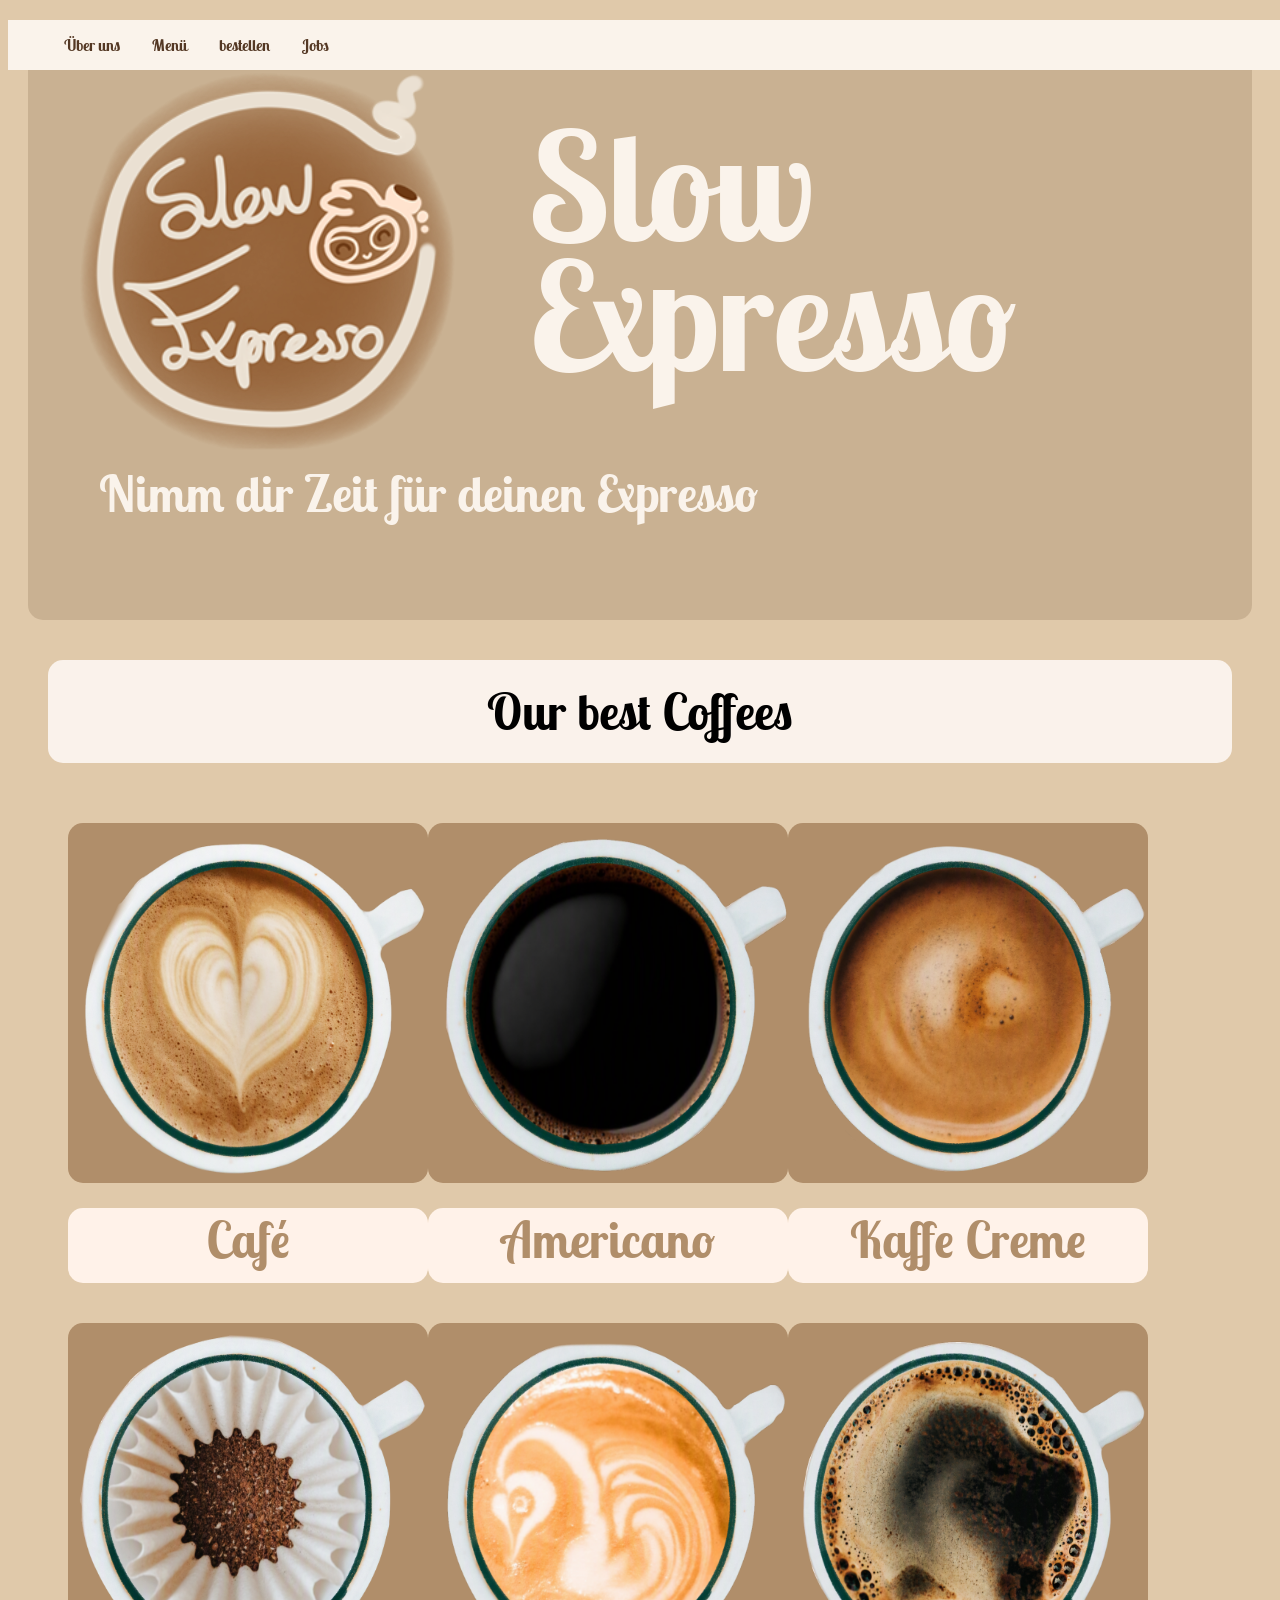
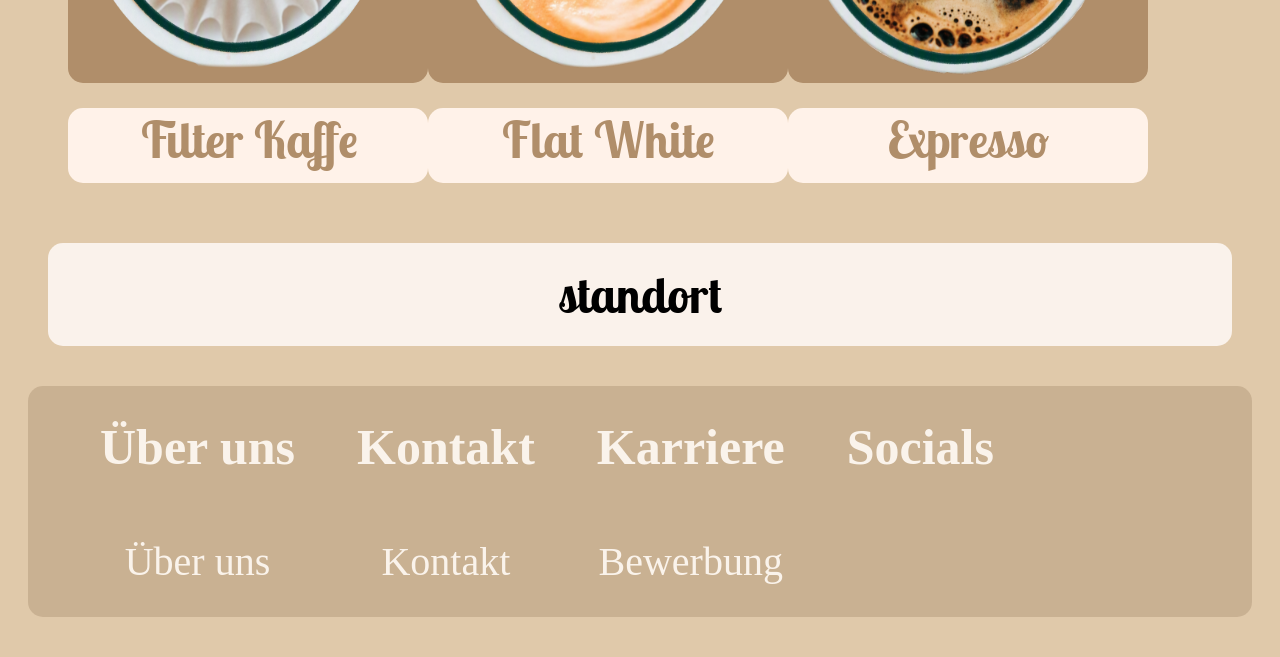
==== index.html @ 91a5b6dd "index update" ====
<!DOCTYPE html>
<html lang="en">

<head>
    <meta charset="UTF-8">
    <meta name="viewport" content="width=device-width, initial-scale=1.0">
    <title>Slow Expresso</title>
    <link rel="icon" type="image/x-icon" href="/assets/images/Cafin.png">
    <link rel="stylesheet" href="indexstyle.css">
    <link rel="stylesheet" href="navigation.css">
    <link rel="stylesheet" href="media_index.css">

</head>

<body>
    <nav>
        <ul>
            <li><a href="information.html">Über uns</a></li>
            <li><a href="menue.html">Menü</a></li>
            <li><a href="bestellen.html">bestellen</a></li>
            <li><a href="arbeitstelle.html">Jobs</a></li>
        </ul>
    </nav>

    <header>
        <img src="/assets/images/slow_expresso_logo.png" alt="Slow Expresso Logo" class="logo">
        <h1>Slow Expresso </h1>
        <h2>Nimm dir Zeit für deinen Expresso</h2>
    </header>

    <main>
        <h3 class="best-food">Our best Coffees</h3>
        <div class="bestfood">
            <a href="menue.html"><img src="/Heiss_getränke_bilder/Caff├¿_Latte.png" alt="Cafe" class="food" id="food1"></a>
            <a href="menue.html"><img src="/Heiss_getränke_bilder/Americano.png" alt="Expresso_Macchiato"
                    class="food" id="food2"></a>
            <a href="menue.html"><img src="/Heiss_getränke_bilder/Caf├®_Crema.png" alt="Expresso" class="food" id="food3"></a>
            <h4 class="label" id="label1">Café</h4>
            <h4 class="label" id="label2">Americano</h4>
            <h4 class="label" id="label3">Kaffe Creme</h4>
            <a href="menue.html"><img src="/Heiss_getränke_bilder/Filterkaffee.png" alt="Filter Kaffee"
                    class="food" id="food4"></a>
            <a href="menue.html" id="food5"><img src="/Heiss_getränke_bilder/Flat_White.png" alt="Expresso_Macchiato"
                    class="food" id="food6"></a>
            <a href="menue.html"><img src="/Heiss_getränke_bilder/Expresso.png" alt="Expresso" class="food"></a>
            <h4 class="label" id="label4">Filter Kaffe</h4>
            <h4 class="label" id="label5">Flat White</h4>
            <h4 class="label" id="label6">Expresso</h4>
        </div>

        <div class="standort">
            <h3 class="best-food">standort</h3>
        </div>

    </main>

    <footer>
        <table>
            <tr>
                <th>Über uns</th>
                <th>Kontakt</th>
                <th>Karriere</th>
                <th>Socials</th>
            </tr>
            <tr>
                <td><a href="information.html"> Über uns</a></td>
                <td><a href="information.html">Kontakt</a></td>
                <td><a href="arbeitstelle.html">Bewerbung</a></td>
            </tr>

        </table>
    </footer>


</body>

</html>
---- indexstyle.css ----
:root {
    --margin-main: 20px;
    --margin: 40px;
    --boxmargin: 20px;
    --radius: 15px;
    --boxwidth: 360px;
    --boxheigt: 360px;
    --labelheight: 100px;
    --labelwidth: 360px;
    --lightbrown: rgb(176, 142, 106);
    --darkbrown: rgb(84, 56, 36);
    --background-color: rgba(187, 161, 131, 0.596);
}

@font-face {
    font-family: "LobsterTwo-Bold";
    src: url(assets/schrift/Lobster_Two/LobsterTwo-Bold.ttf);
}



body {
    background-color: rgb(224, 201, 170);
    font-family: LobsterTwo-Bold;
}



header {
    margin: var(--margin-main);
    margin-top: 20px;
    border-radius: var(--radius);
    background-color: var(--background-color);

    display: grid;
    grid-template-columns: 400px 400px;
    grid-template-rows: 400px 200px;

    grid-template-areas:
        "logo h1"
        "slogan slogan";
}


.logo {
    height: 400px;
    margin: var(--margin);
    display: flex;
    justify-content: left;
    grid-area: logo;
}


h1 {
    font-size: 150px;
    color: rgb(250, 243, 235);
    line-height: 130px;
    margin: 100px;
    grid-area: h1;
}

h2 {
    font-size: 50px;
    color: rgb(250, 243, 235);
    text-align: center;
    grid-area: slogan;
}

h3 {
    background-color: rgb(250, 242, 235);
    border-radius: var(--radius);
}


.best-food {
    text-align: center;
    font-size: 50px;
    margin: var(--margin);
    padding: 20px;
}

.bestfood {
    display: grid;
    grid-template-columns: 360px 360px 360px;
    grid-template-rows: 400px 100px 400px 100px;
    align-content: center;
    grid-template-areas: 
    "food1 food2 food3"
    "label1 label2 label3"
    "food4 food5 food6"
    "label4 label5 label6";

    margin: var(--margin);
}

#food1 {
    grid-area: food1;
}

#food2 {
    grid-area: food2;
}

#food3 {
    grid-area: food3;
}

#food4 {
    grid-area: food4;
}

#food5 {
    grid-area: food5;
}

#food6 {
    grid-area: food6;
}

#label1 {
    grid-area: label1;
}

#label2 {
    grid-area: label2;
}

#label3 {
    grid-area: label3;
}

#label4 {
    grid-area: label4;
}

#label5 {
    grid-area: label5;
}

#label6 {
    grid-area: label6;
}





.label {
    background-color: #fff2e9;
    border-radius: var(--radius);
    width: var(--labelwidth);
    height: var(--labelheigt);


    text-decoration: none;
    color: var(--lightbrown);
    margin: var(--boxmargin);
    margin-top: 5px;
    font-size: 50px;
    text-align: center;
}

.food {
    background-color: var(--lightbrown);
    border-radius: var(--radius);
    width: var(--boxwidth);
    height: var(--boxheigt);


    text-decoration: none;
    color: var(--darkbrown);
    margin: var(--boxmargin);
    font-size: 50px;
    text-align: center;
}

.food img {
    width: 300 px;
    height: 300px;
    margin: 50px;
}

.food:hover {
    background-color: var(--darkbrown);
    color: var(--lightbrown);
}





footer {
    background-color: rgb(187, 161, 131, 0.596);
    margin: var(--margin-main);
    border-radius: var(--radius);

}

table {
    margin: var(--margin);
}

th,
td {
    text-align: center;
    padding: 30px;

}

th,
td a {
    color: rgb(250, 243, 235);
    text-align: center;
    font-size: 50px;
    text-decoration: none;
    font-family: LobsterTwo-Regular;
}

td a {
    font-size: 40px;
}
---- navigation.css ----
ul {
    list-style-type: none;
    position: fixed;
    background-color: rgb(250, 243, 235);
    width: 100%;
    height: 50px;
    margin-top: 0px;

    display: flex;
    align-items: center;
}

ul li {
    float: left;
}

ul li a {
    
    color: var(--darkbrown);
    text-align: center;
    padding: 14px 16px;
    text-decoration: none;
    

}

ul li a:hover {
    background-color: rgb(189, 175, 159);
}
---- media_index.css ----
@media screen and (max-width: 600px) {

    .logo {
        height: 300px;
    }

    .bestfood {
        display: grid;
        text-align: center;
        grid-template-columns: 360px;
    

        grid-template-areas:
            "food1"
            "label1"
            "food2"
            "label2"
            "food3"
            "label3"
            "food4"
            "label4"
            "food5"
            "label5"
            "food6"
            "label6"
        ;
    }

    .label
    {
        width: 300px;
    }

    .food {
        width: 300px;
        height: 300px;
    }

    ul {
        display: flex;
        justify-content: space-evenly;
    }
}
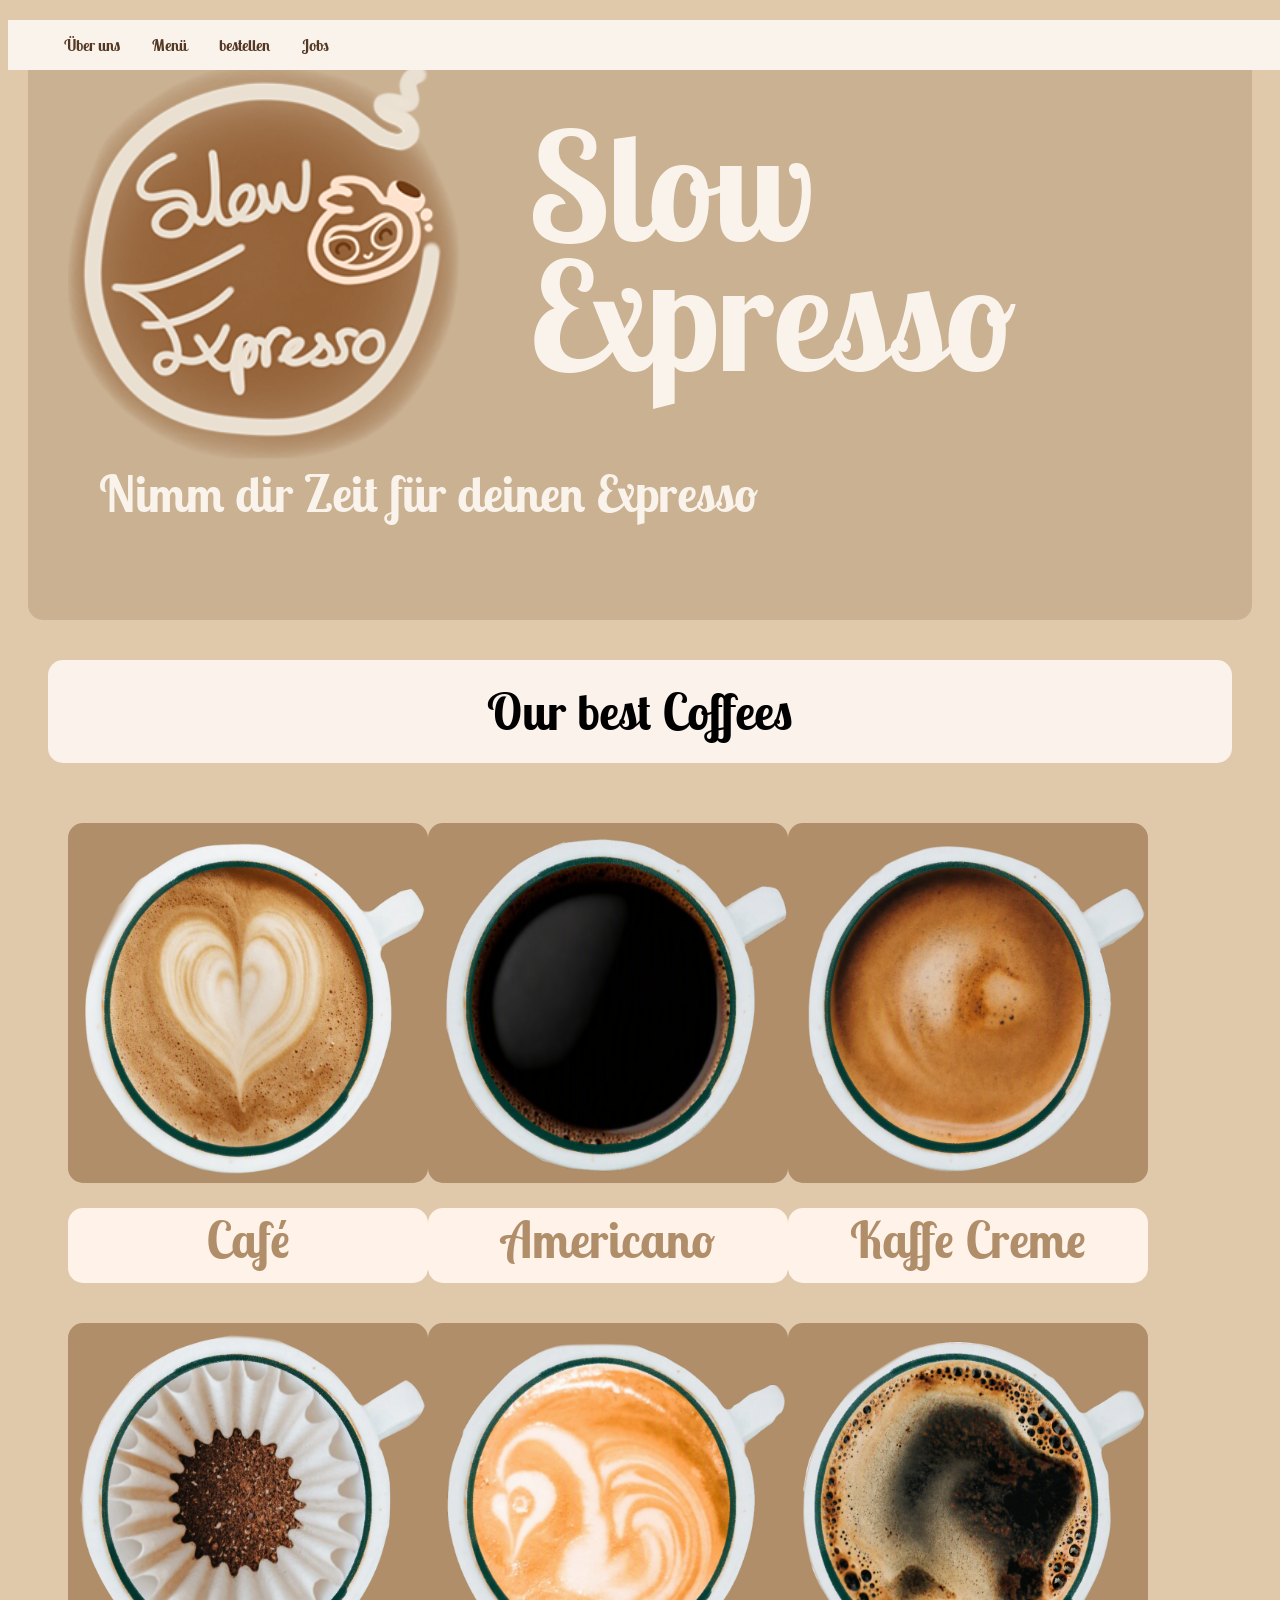
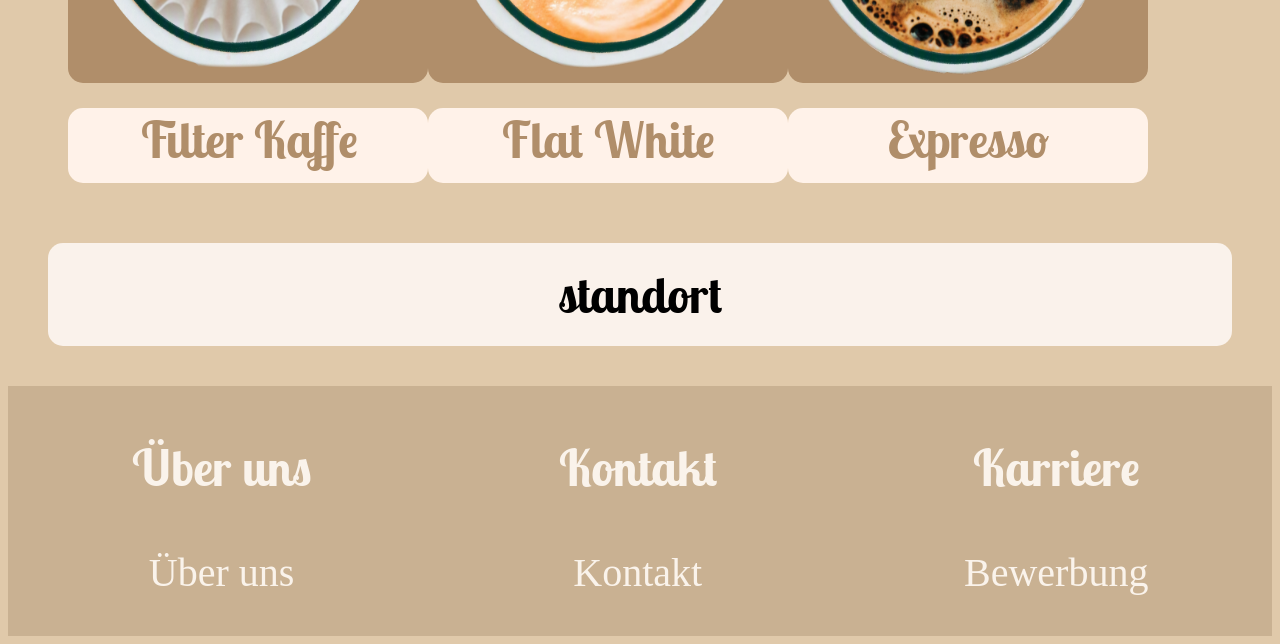
==== commit ad69aff8: "add media to main" ====
--- a/index.html
+++ b/index.html
@@ -41,8 +41,8 @@
             <a href="menue.html"><img src="/Heiss_getränke_bilder/Filterkaffee.png" alt="Filter Kaffee"
                     class="food" id="food4"></a>
             <a href="menue.html" id="food5"><img src="/Heiss_getränke_bilder/Flat_White.png" alt="Expresso_Macchiato"
-                    class="food" id="food6"></a>
-            <a href="menue.html"><img src="/Heiss_getränke_bilder/Expresso.png" alt="Expresso" class="food"></a>
+                    class="food"></a>
+            <a href="menue.html"><img src="/Heiss_getränke_bilder/Expresso.png" alt="Expresso" class="food" id="food6"></a>
             <h4 class="label" id="label4">Filter Kaffe</h4>
             <h4 class="label" id="label5">Flat White</h4>
             <h4 class="label" id="label6">Expresso</h4>
@@ -55,20 +55,12 @@
     </main>
 
     <footer>
-        <table>
-            <tr>
-                <th>Über uns</th>
-                <th>Kontakt</th>
-                <th>Karriere</th>
-                <th>Socials</th>
-            </tr>
-            <tr>
-                <td><a href="information.html"> Über uns</a></td>
-                <td><a href="information.html">Kontakt</a></td>
-                <td><a href="arbeitstelle.html">Bewerbung</a></td>
-            </tr>
-
-        </table>
+                <p class="footone" id="foot1">Über uns</p>
+                <p class="footone" id="foot2">Kontakt</p>
+                <p class="footone" id="foot3">Karriere</p>
+                <a href="information.html" class="foottwo" id="foot4"> Über uns</a></td>
+                <a href="information.html" class="foottwo"id="foot5">Kontakt</a></td>
+                <a href="arbeitstelle.html" class="foottwo"id="foot6">Bewerbung</a></td>
     </footer>
 
 
--- a/indexstyle.css
+++ b/indexstyle.css
@@ -84,11 +84,11 @@
     grid-template-columns: 360px 360px 360px;
     grid-template-rows: 400px 100px 400px 100px;
     align-content: center;
-    grid-template-areas: 
-    "food1 food2 food3"
-    "label1 label2 label3"
-    "food4 food5 food6"
-    "label4 label5 label6";
+    grid-template-areas:
+        "food1 food2 food3"
+        "label1 label2 label3"
+        "food4 food5 food6"
+        "label4 label5 label6";
 
     margin: var(--margin);
 }
@@ -172,6 +172,9 @@
     margin: var(--boxmargin);
     font-size: 50px;
     text-align: center;
+
+    display: flex;
+    justify-content: center;
 }
 
 .food img {
@@ -191,31 +194,25 @@
 
 footer {
     background-color: rgb(187, 161, 131, 0.596);
-    margin: var(--margin-main);
-    border-radius: var(--radius);
-
-}
-
-table {
-    margin: var(--margin);
-}
-
-th,
-td {
-    text-align: center;
-    padding: 30px;
-
-}
-
-th,
-td a {
+
+}
+
+footer {
+    display: grid;
+    grid-template-columns: auto auto auto;
+    grid-template-rows: auto auto;
+}
+
+.footone,
+.foottwo {
     color: rgb(250, 243, 235);
     text-align: center;
     font-size: 50px;
     text-decoration: none;
+}
+
+.foottwo {
+    font-size: 40px;
     font-family: LobsterTwo-Regular;
-}
-
-td a {
-    font-size: 40px;
+    padding-bottom: 40px;
 }
--- a/media_index.css
+++ b/media_index.css
@@ -1,18 +1,71 @@
-
-
-
+:root {
+    --fontsize: 20px;
+    --topmargin: 10px;
+}
 
 @media screen and (max-width: 600px) {
 
+
+    header {
+        margin: 10px;
+        margin-top: 20px;
+        border-radius: var(--radius);
+        background-color: var(--background-color);
+
+        display: grid;
+        grid-template-columns: 75px 80px;
+        grid-template-rows: 100px 80px;
+
+        grid-template-areas:
+            "logo h1"
+            "slogan slogan";
+    }
+
     .logo {
-        height: 300px;
+        height: 80px;
+        margin: var(--topmargin);
+        margin-top: 50px;
+        grid-area: logo;
+
+        display: flex;
+        justify-content: left;
+        align-items: center;
     }
+
+    h1 {
+        font-size: 25px;
+        color: rgb(250, 243, 235);
+        line-height: 25px;
+        grid-area: h1;
+
+        display: flex;
+        justify-content: right;
+        align-items: center;
+ 
+    }
+
+    h2 {
+        display: flex;
+        justify-content: center;
+        align-items: center;
+        
+
+        font-size: 15px;
+        margin-top: 40px;
+        margin-left: 20px;
+    }
+
+    #food4, #food5, #food6, #label4, #label5, #label6
+    {
+        display: none;
+    }
+
 
     .bestfood {
         display: grid;
         text-align: center;
-        grid-template-columns: 360px;
-    
+        grid-template-columns: 200px;
+
 
         grid-template-areas:
             "food1"
@@ -30,18 +83,36 @@
         ;
     }
 
-    .label
-    {
-        width: 300px;
+    .best-food {
+        font-size: var(--fontsize);
+        padding: 10px;
+        margin-top: var(--topmargin);
+    }
+
+    .label {
+        width: 150px;
+        padding: 10px;
+        font-size: var(--fontsize);
     }
 
     .food {
-        width: 300px;
-        height: 300px;
+        width: 200px;
+        height: 200px;
+        margin-top: var(--topmargin);
+
+        display: flex;
+        justify-content: center;
     }
 
-    ul {
-        display: flex;
-        justify-content: space-evenly;
+    .footone,
+    .foottwo {
+        color: rgb(250, 243, 235);
+        text-align: center;
+        font-size: var(--fontsize);
+        text-decoration: none;
+    }
+
+    .foottwo {
+        font-size: 20px;
     }
 }
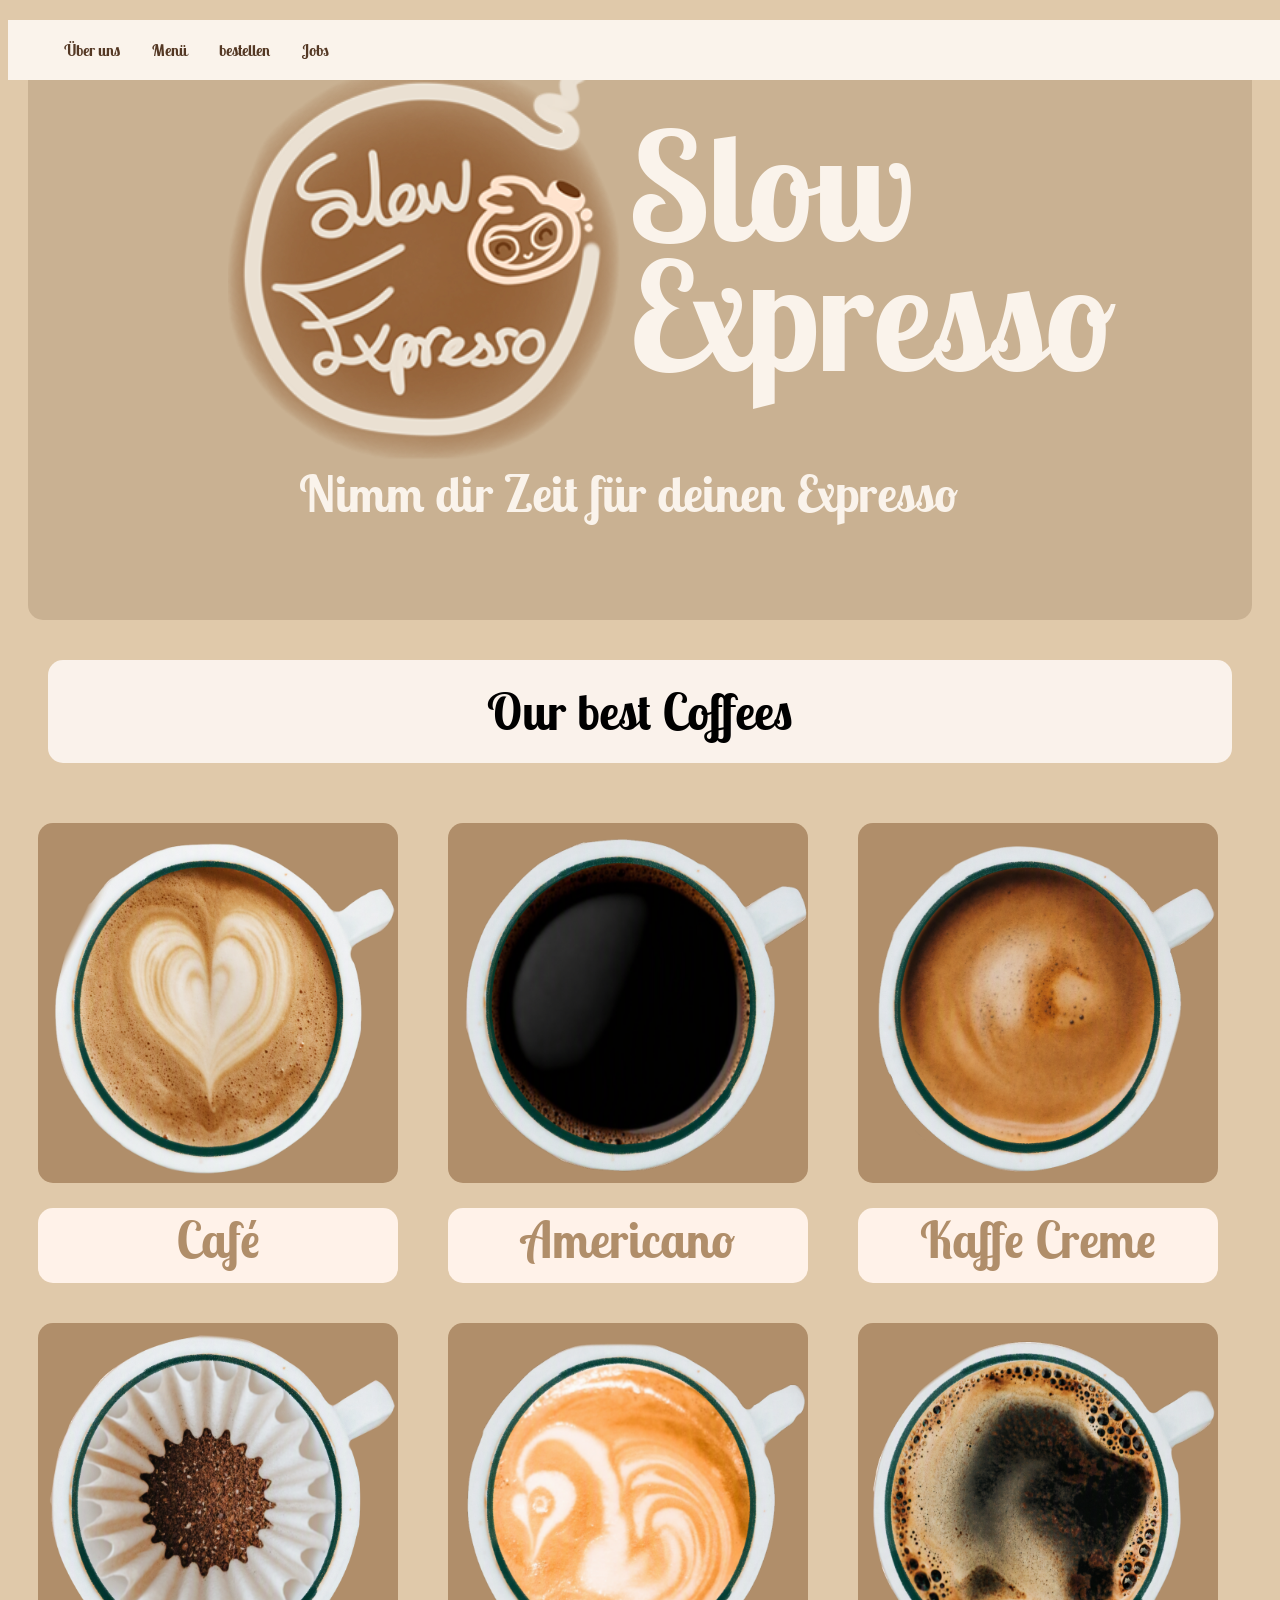
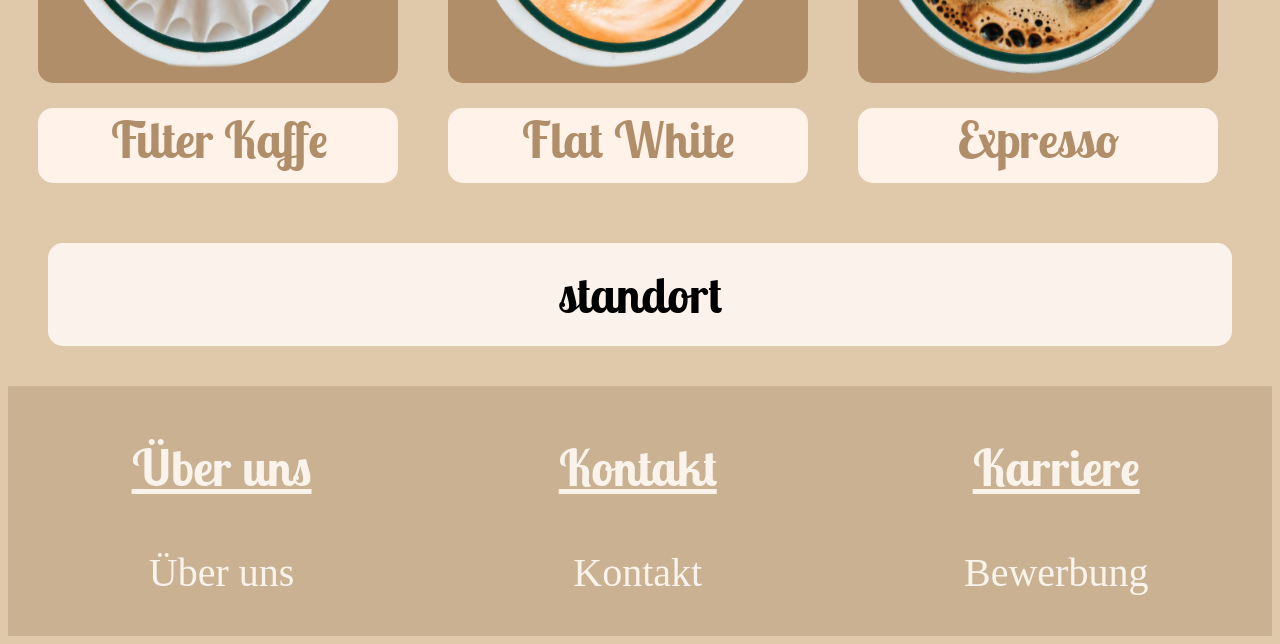
==== commit 4360e538: "add footer and media" ====
--- a/index.html
+++ b/index.html
@@ -8,7 +8,8 @@
     <link rel="icon" type="image/x-icon" href="/assets/images/Cafin.png">
     <link rel="stylesheet" href="indexstyle.css">
     <link rel="stylesheet" href="navigation.css">
-    <link rel="stylesheet" href="media_index.css">
+    <link rel="stylesheet" href="index_media.css">
+    <link rel="stylesheet" href="footer.css">
 
 </head>
 
--- a/indexstyle.css
+++ b/indexstyle.css
@@ -33,7 +33,7 @@
     background-color: var(--background-color);
 
     display: grid;
-    grid-template-columns: 400px 400px;
+    grid-template-columns: 500px 500px;
     grid-template-rows: 400px 200px;
 
     grid-template-areas:
@@ -45,13 +45,14 @@
 .logo {
     height: 400px;
     margin: var(--margin);
-    display: flex;
-    justify-content: left;
+    margin-left: 200px;
+    display: flex;
     grid-area: logo;
 }
 
 
 h1 {
+    display: flex;
     font-size: 150px;
     color: rgb(250, 243, 235);
     line-height: 130px;
@@ -62,8 +63,11 @@
 h2 {
     font-size: 50px;
     color: rgb(250, 243, 235);
-    text-align: center;
     grid-area: slogan;
+    margin-left: 200px;
+
+    display: flex;
+    justify-content: center;
 }
 
 h3 {
@@ -89,8 +93,15 @@
         "label1 label2 label3"
         "food4 food5 food6"
         "label4 label5 label6";
-
-    margin: var(--margin);
+        column-gap:50px;
+        margin: 10px;
+        margin-bottom: 10px;
+}
+
+.food
+{
+    display: flex;
+    justify-content: space-around;
 }
 
 #food1 {
@@ -192,27 +203,3 @@
 
 
 
-footer {
-    background-color: rgb(187, 161, 131, 0.596);
-
-}
-
-footer {
-    display: grid;
-    grid-template-columns: auto auto auto;
-    grid-template-rows: auto auto;
-}
-
-.footone,
-.foottwo {
-    color: rgb(250, 243, 235);
-    text-align: center;
-    font-size: 50px;
-    text-decoration: none;
-}
-
-.foottwo {
-    font-size: 40px;
-    font-family: LobsterTwo-Regular;
-    padding-bottom: 40px;
-}
--- a/navigation.css
+++ b/navigation.css
@@ -3,8 +3,8 @@
     position: fixed;
     background-color: rgb(250, 243, 235);
     width: 100%;
-    height: 50px;
-    margin-top: 0px;
+    height: 60px;
+    margin-top: 0;
 
     display: flex;
     align-items: center;
--- a/index_media.css
+++ b/index_media.css
@@ -0,0 +1,122 @@
+:root {
+    --fontsize: 20px;
+    --topmargin: 10px;
+}
+
+@media screen and (max-width: 600px) {
+
+
+    header {
+        margin: 10px;
+        margin-top: 20px;
+        border-radius: var(--radius);
+        background-color: var(--background-color);
+
+        display: grid;
+        grid-template-columns: 75px 80px;
+        grid-template-rows: 100px 80px;
+
+        grid-template-areas:
+            "logo h1"
+            "slogan slogan";
+    }
+
+    .logo {
+        height: 80px;
+        margin: var(--topmargin);
+        margin-top: 50px;
+        grid-area: logo;
+
+        display: flex;
+        justify-content: left;
+        align-items: center;
+    }
+
+    h1 {
+        font-size: 25px;
+        color: rgb(250, 243, 235);
+        line-height: 25px;
+        grid-area: h1;
+
+        display: flex;
+        justify-content: right;
+        align-items: center;
+
+    }
+
+    h2 {
+        display: flex;
+        justify-content: center;
+        align-items: center;
+
+
+        font-size: 15px;
+        margin-top: 40px;
+        margin-left: 20px;
+    }
+
+    #food4,
+    #food5,
+    #food6,
+    #label4,
+    #label5,
+    #label6 {
+        display: none;
+    }
+
+
+    .bestfood {
+        display: grid;
+        text-align: center;
+        grid-template-columns: 200px;
+        gap: 0;
+
+        grid-template-areas:
+            "food1"
+            "label1"
+            "food2"
+            "label2"
+            "food3"
+            "label3"
+            "food4"
+            "label4"
+            "food5"
+            "label5"
+            "food6"
+            "label6"
+        ;
+    }
+
+    .best-food {
+        font-size: var(--fontsize);
+        padding: 10px;
+        margin-top: var(--topmargin);
+    }
+
+    .label {
+        width: 150px;
+        padding: 10px;
+        font-size: var(--fontsize);
+    }
+
+    .food {
+        width: 200px;
+        height: 200px;
+        margin-top: var(--topmargin);
+
+        display: flex;
+        justify-content: center;
+    }
+
+    .footone,
+    .foottwo {
+        color: rgb(250, 243, 235);
+        text-align: center;
+        font-size: var(--fontsize);
+        text-decoration: none;
+    }
+
+    .foottwo {
+        font-size: 20px;
+    }
+}
--- a/footer.css
+++ b/footer.css
@@ -0,0 +1,34 @@
+footer {
+    background-color: rgb(187, 161, 131, 0.596);
+
+}
+
+footer {
+    display: grid;
+    grid-template-columns: auto auto auto;
+    grid-template-rows: auto auto;
+}
+
+.footone,
+.foottwo {
+    color: rgb(250, 243, 235);
+    text-align: center;
+    font-size: 50px;
+    text-decoration: none;
+}
+
+.footone
+{
+    text-decoration: underline;
+}
+
+.foottwo {
+    font-size: 40px;
+    font-family: LobsterTwo-Regular;
+    padding-bottom: 40px;
+}
+
+.foottwo:hover
+{
+    background-color: var(--background-color);
+}
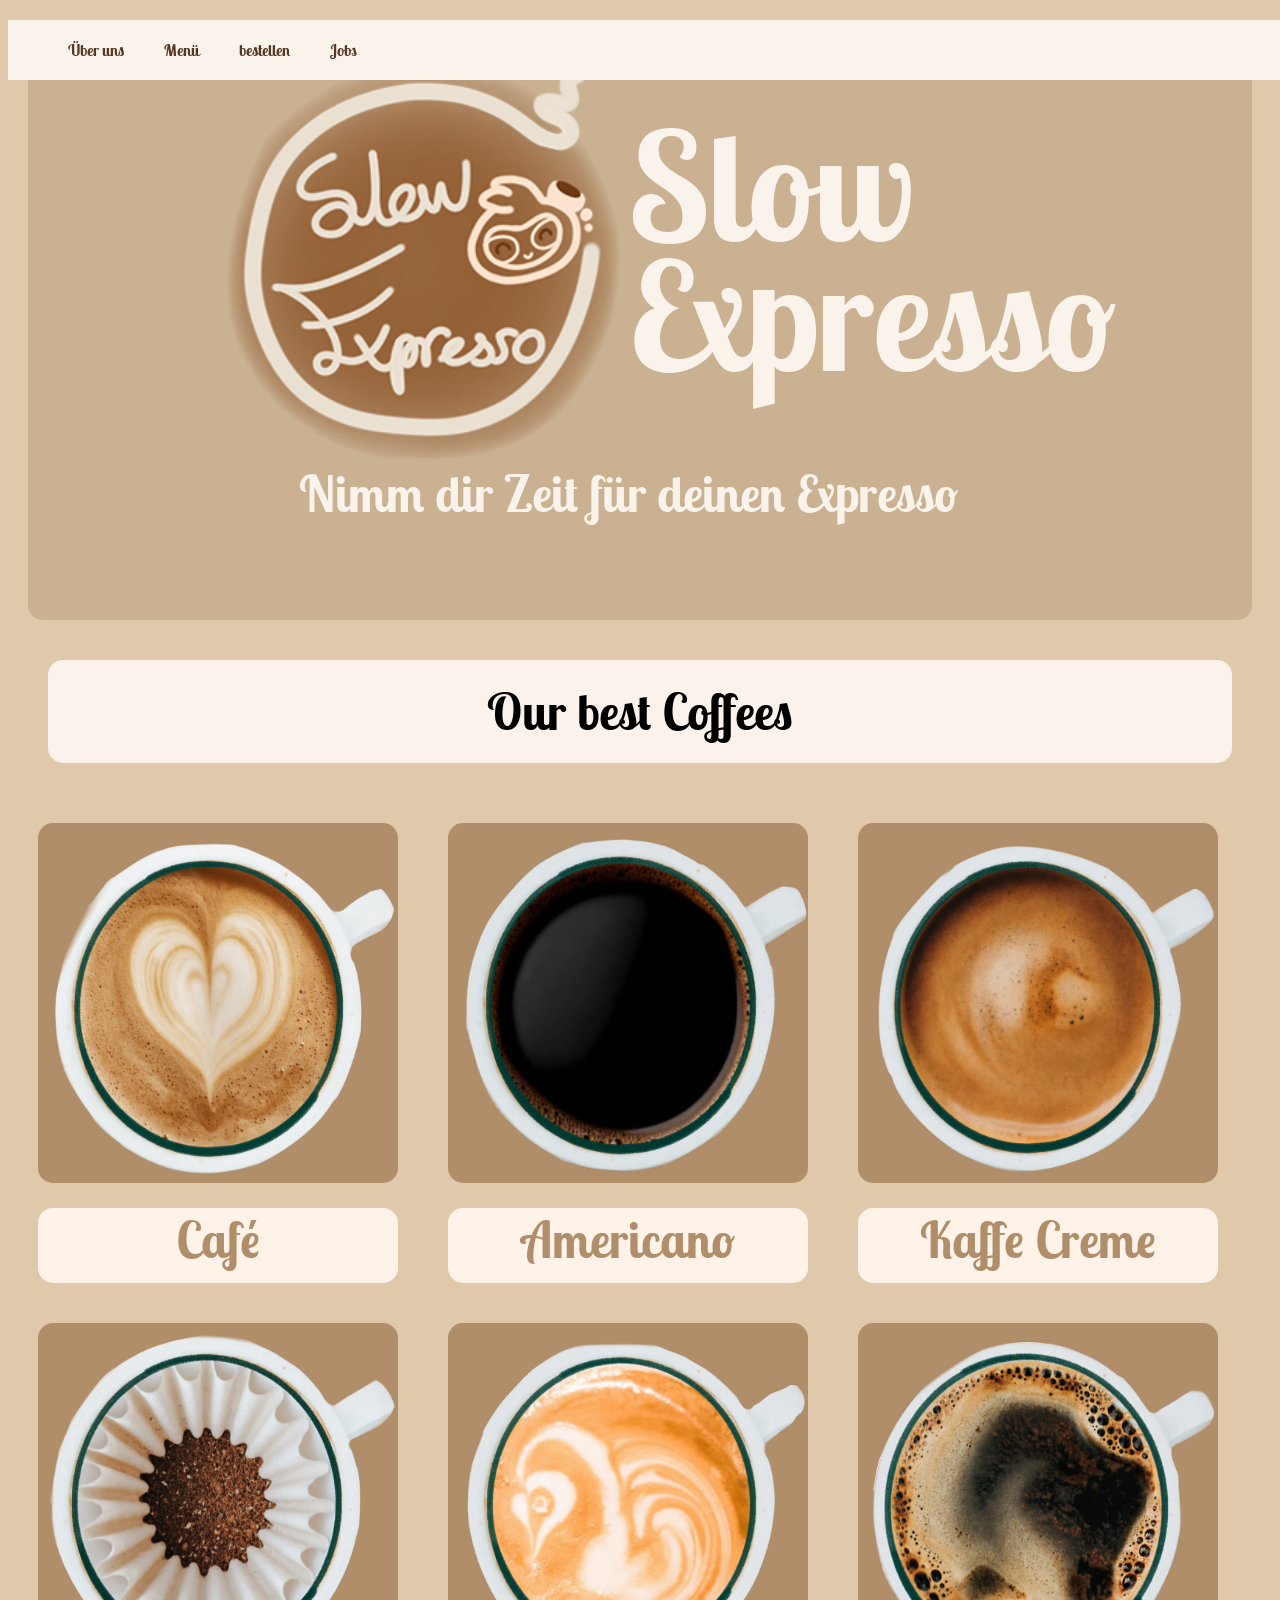
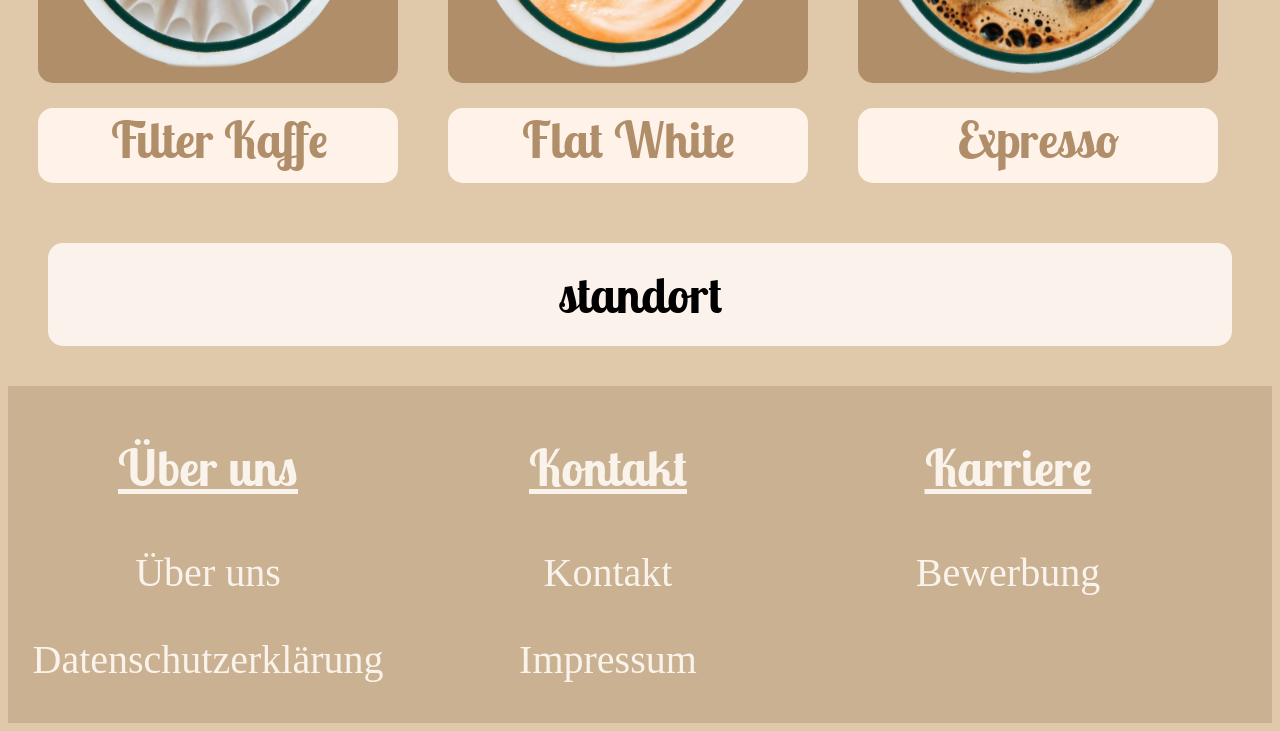
==== commit 6ad29480: "media" ====
--- a/index.html
+++ b/index.html
@@ -4,8 +4,8 @@
 <head>
     <meta charset="UTF-8">
     <meta name="viewport" content="width=device-width, initial-scale=1.0">
-    <title>Slow Expresso</title>
-    <link rel="icon" type="image/x-icon" href="/assets/images/Cafin.png">
+    <title>Slow Expresso</title><link rel="icon" type="image/x-icon" href="/assets/images/Cafin.png">
+    
     <link rel="stylesheet" href="indexstyle.css">
     <link rel="stylesheet" href="navigation.css">
     <link rel="stylesheet" href="index_media.css">
@@ -59,9 +59,11 @@
                 <p class="footone" id="foot1">Über uns</p>
                 <p class="footone" id="foot2">Kontakt</p>
                 <p class="footone" id="foot3">Karriere</p>
-                <a href="information.html" class="foottwo" id="foot4"> Über uns</a></td>
-                <a href="information.html" class="foottwo"id="foot5">Kontakt</a></td>
-                <a href="arbeitstelle.html" class="foottwo"id="foot6">Bewerbung</a></td>
+                <a href="information.html" class="foottwo" id="foot4"> Über uns</a>
+                <a href="information.html" class="foottwo"id="foot5">Kontakt</a>
+                <a href="arbeitstelle.html" class="foottwo"id="foot6">Bewerbung</a>
+                <a href="assets/texten/Datenschutzerklärung Slow Expresspo.pdf" class="datenschutz">Datenschutzerklärung</a>
+        <a href="assets/texten/Impressum Slow_Expresso.pdf" class="impressum">Impressum</a>
     </footer>
 
 
--- a/navigation.css
+++ b/navigation.css
@@ -15,15 +15,28 @@
 }
 
 ul li a {
-    
+
     color: var(--darkbrown);
     text-align: center;
-    padding: 14px 16px;
     text-decoration: none;
-    
-
+    padding: 20px;
 }
 
 ul li a:hover {
     background-color: rgb(189, 175, 159);
+}
+
+@media screen and (max-width: 600px) {
+    ul {
+        display: flex;
+        justify-content: left;
+        align-items: center;
+    }
+
+    ul li a {
+    font-size: 10px;
+    text-align: center;
+    padding: 15px;
+}
+
 }
--- a/index_media.css
+++ b/index_media.css
@@ -1,16 +1,17 @@
 :root {
     --fontsize: 20px;
     --topmargin: 10px;
+    --widthpercent: 70%;
 }
 
 @media screen and (max-width: 600px) {
 
 
     header {
-        margin: 10px;
         margin-top: 20px;
         border-radius: var(--radius);
         background-color: var(--background-color);
+        width: var(--widthpercent);
 
         display: grid;
         grid-template-columns: 75px 80px;
@@ -19,6 +20,9 @@
         grid-template-areas:
             "logo h1"
             "slogan slogan";
+
+
+
     }
 
     .logo {
@@ -55,6 +59,7 @@
         margin-left: 20px;
     }
 
+
     #food4,
     #food5,
     #food6,
@@ -69,6 +74,7 @@
         display: grid;
         text-align: center;
         grid-template-columns: 200px;
+        grid-template-rows: 200px 100px;
         gap: 0;
 
         grid-template-areas:
@@ -87,10 +93,16 @@
         ;
     }
 
+
+
     .best-food {
         font-size: var(--fontsize);
         padding: 10px;
         margin-top: var(--topmargin);
+        width: 200px;
+        
+        display: flex;
+        justify-content: center;
     }
 
     .label {
--- a/footer.css
+++ b/footer.css
@@ -5,30 +5,63 @@
 
 footer {
     display: grid;
-    grid-template-columns: auto auto auto;
+    grid-template-columns: 400px 400px 400px;
     grid-template-rows: auto auto;
 }
 
+
+
 .footone,
-.foottwo {
+.foottwo,
+.datenschutz,
+.impressum {
     color: rgb(250, 243, 235);
     text-align: center;
     font-size: 50px;
     text-decoration: none;
 }
 
-.footone
-{
+.footone {
     text-decoration: underline;
 }
 
-.foottwo {
+.foottwo,
+.datenschutz,
+.impressum {
     font-size: 40px;
     font-family: LobsterTwo-Regular;
     padding-bottom: 40px;
 }
 
-.foottwo:hover
-{
+.foottwo:hover,
+.datenschutz:hover,
+.impressum:hover {
     background-color: var(--background-color);
+}
+
+@media screen and (max-width: 600px) {
+
+
+footer {
+display: grid;
+grid-template-columns: 1fr 1fr 1fr;
+
+
+}
+
+    .footone,
+    .foottwo,
+    .datenschutz,
+    .impressum {
+        font-size: 15px;
+        display: flex;
+        justify-content: center;
+        
+    }
+
+    .datenschutz
+    {
+        margin-left: 20px;
+    }
+
 }
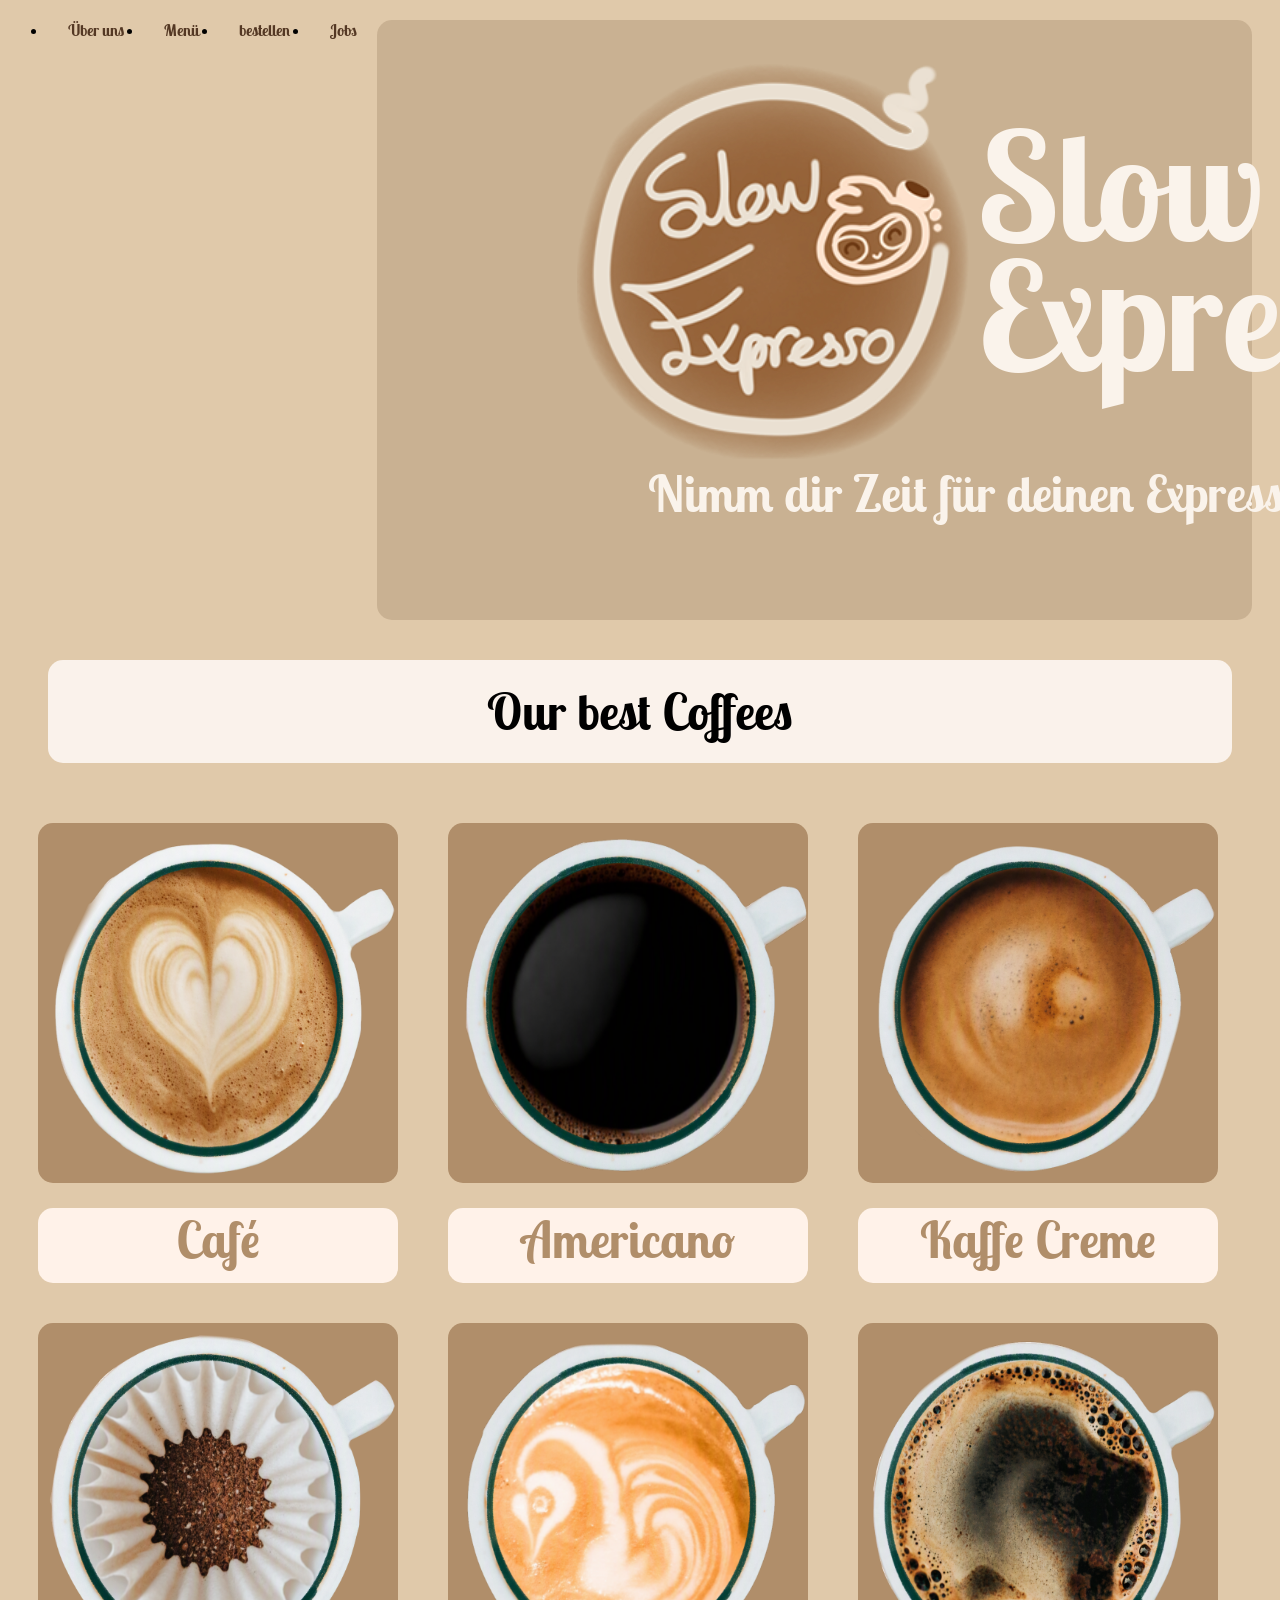
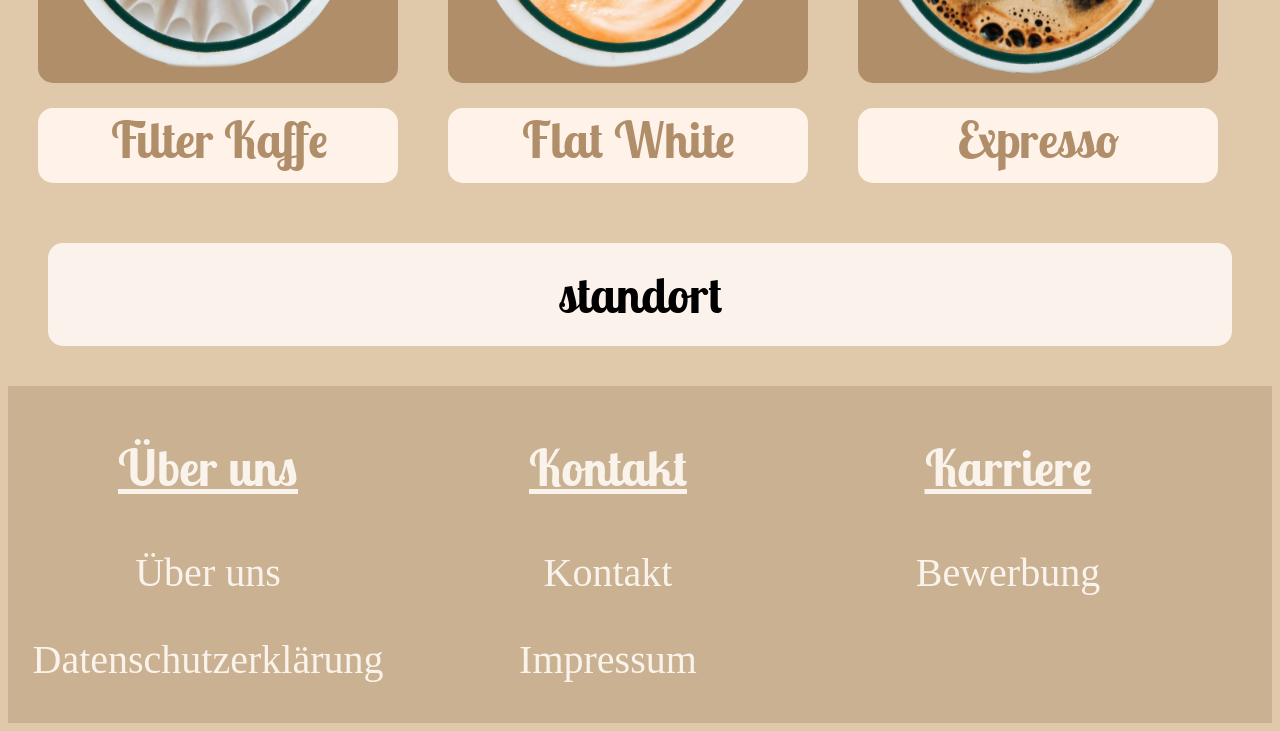
==== commit a01ed0d2: "datenschutzerklärung" ====
--- a/index.html
+++ b/index.html
@@ -4,8 +4,8 @@
 <head>
     <meta charset="UTF-8">
     <meta name="viewport" content="width=device-width, initial-scale=1.0">
-    <title>Slow Expresso</title><link rel="icon" type="image/x-icon" href="/assets/images/Cafin.png">
-    
+    <title>Slow Expresso</title>
+    <link rel="icon" type="image/x-icon" href="/assets/images/Cafin.png">
     <link rel="stylesheet" href="indexstyle.css">
     <link rel="stylesheet" href="navigation.css">
     <link rel="stylesheet" href="index_media.css">
@@ -62,7 +62,7 @@
                 <a href="information.html" class="foottwo" id="foot4"> Über uns</a>
                 <a href="information.html" class="foottwo"id="foot5">Kontakt</a>
                 <a href="arbeitstelle.html" class="foottwo"id="foot6">Bewerbung</a>
-                <a href="assets/texten/Datenschutzerklärung Slow Expresspo.pdf" class="datenschutz">Datenschutzerklärung</a>
+                <a href="assets/texten/Datenschutzerklaerung Slow Expresspo.pdf" class="datenschutz">Datenschutzerklärung</a>
         <a href="assets/texten/Impressum Slow_Expresso.pdf" class="impressum">Impressum</a>
     </footer>
 
--- a/navigation.css
+++ b/navigation.css
@@ -1,10 +1,9 @@
-ul {
+.navilink {
     list-style-type: none;
-    position: fixed;
     background-color: rgb(250, 243, 235);
     width: 100%;
     height: 60px;
-    margin-top: 0;
+    margin: 0;
 
     display: flex;
     align-items: center;
@@ -36,7 +35,7 @@
     ul li a {
     font-size: 10px;
     text-align: center;
-    padding: 15px;
+    padding: 10px;
 }
 
 }
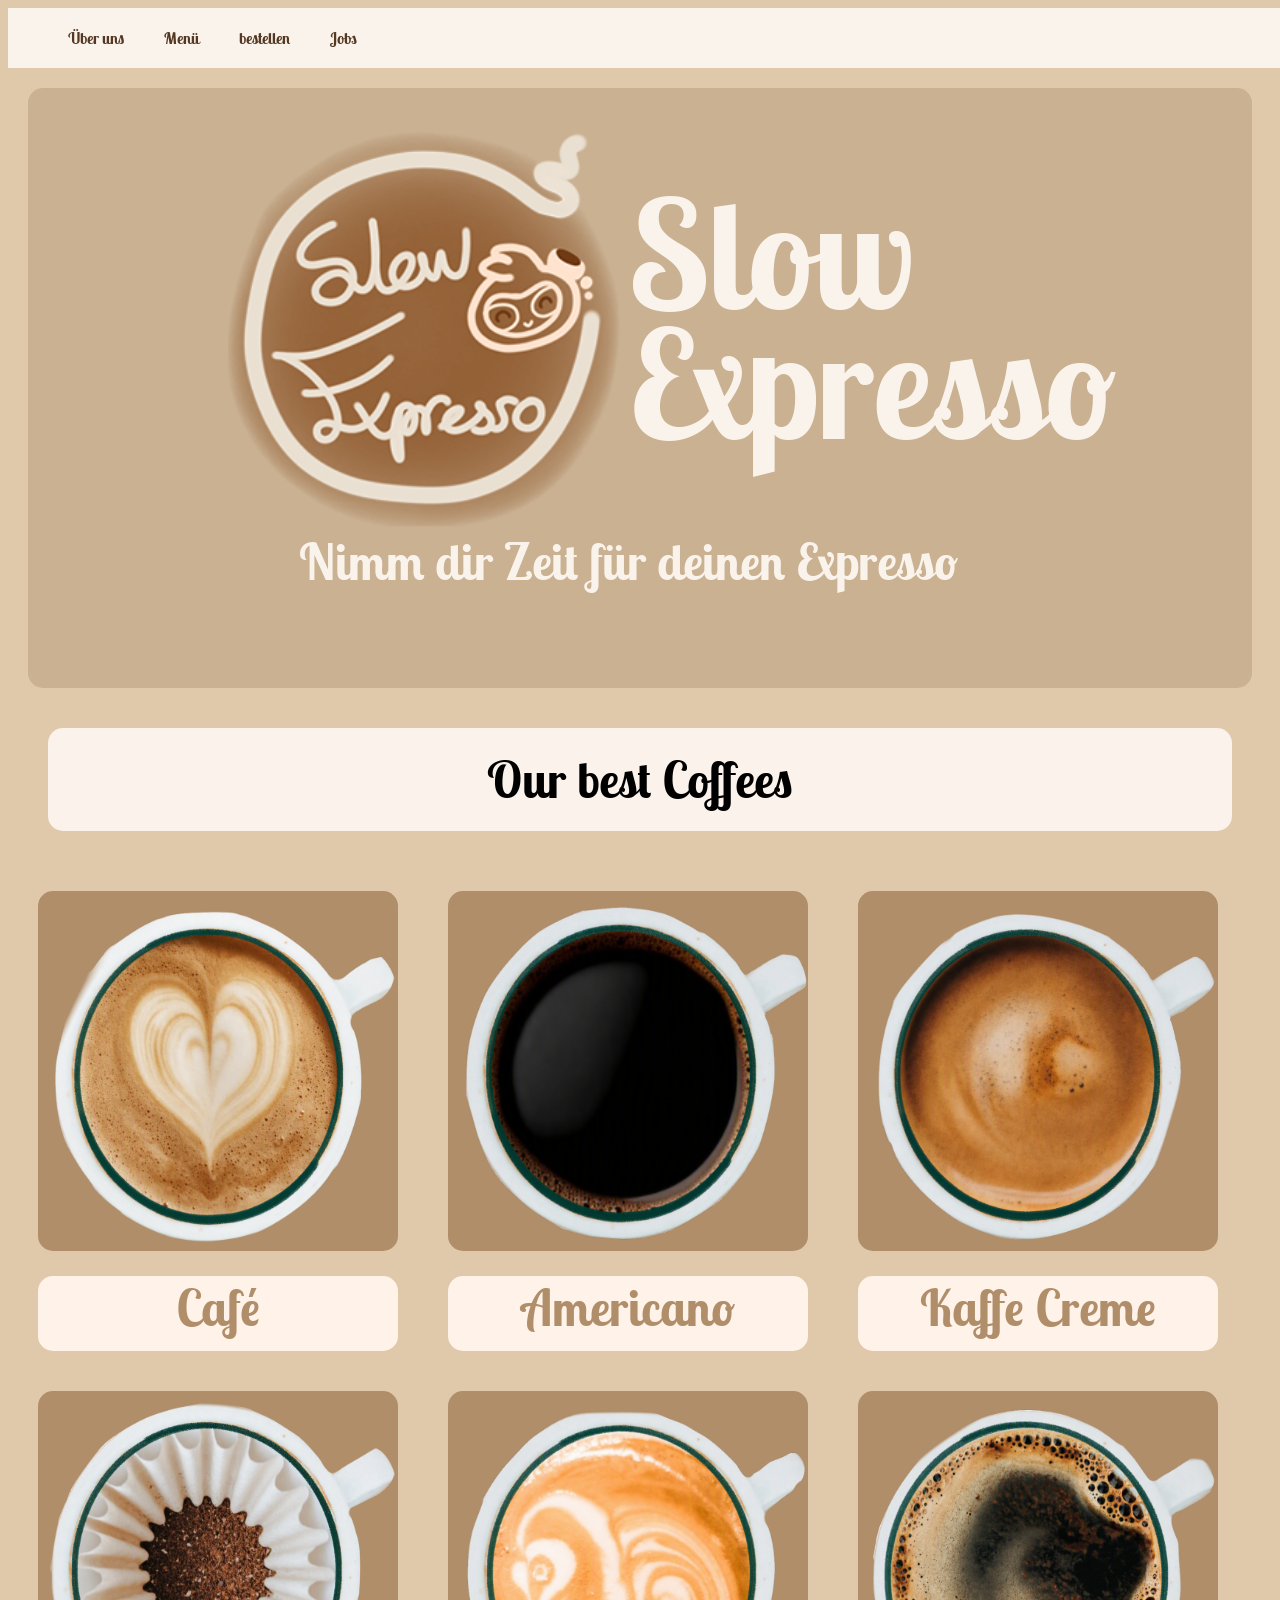
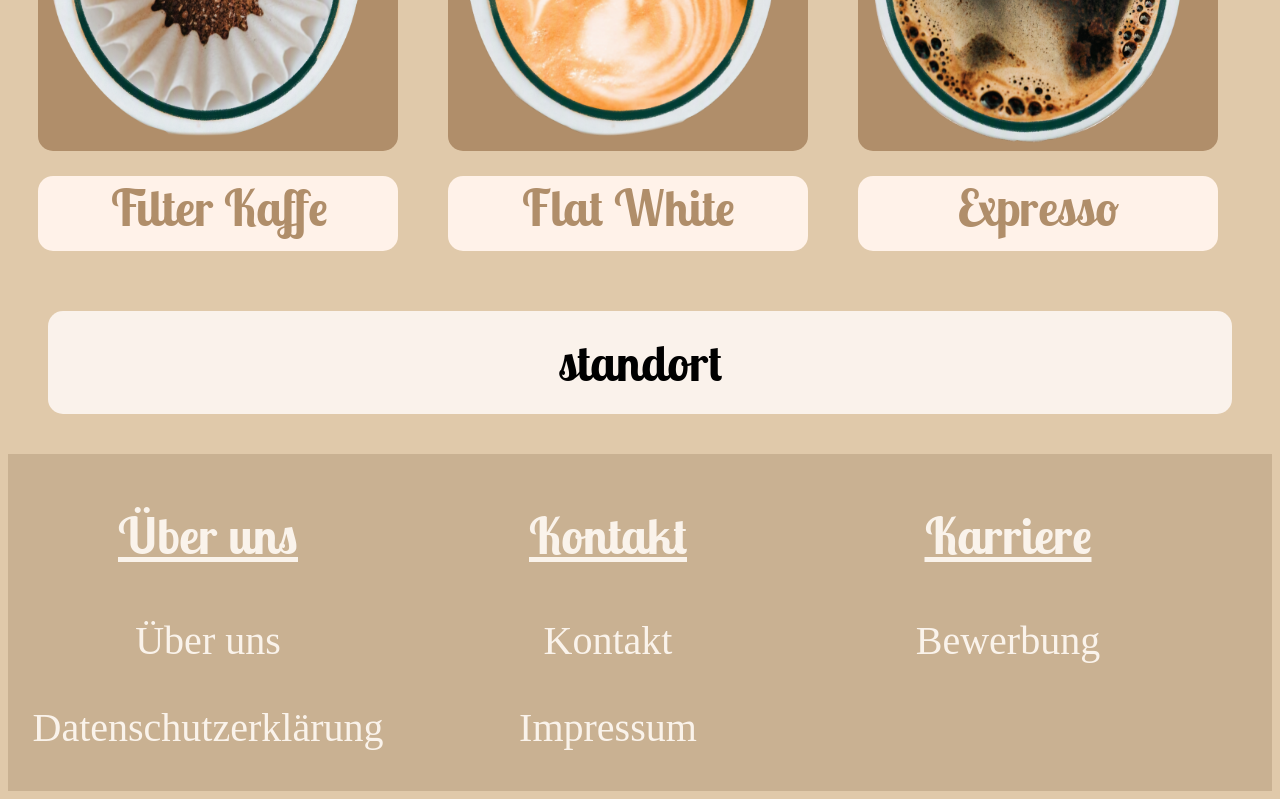
==== commit d7511483: "änderung 1" ====
--- a/index.html
+++ b/index.html
@@ -15,7 +15,7 @@
 
 <body>
     <nav>
-        <ul>
+        <ul class="navilink">
             <li><a href="information.html">Über uns</a></li>
             <li><a href="menue.html">Menü</a></li>
             <li><a href="bestellen.html">bestellen</a></li>
@@ -32,18 +32,18 @@
     <main>
         <h3 class="best-food">Our best Coffees</h3>
         <div class="bestfood">
-            <a href="menue.html"><img src="/Heiss_getränke_bilder/Caff├¿_Latte.png" alt="Cafe" class="food" id="food1"></a>
-            <a href="menue.html"><img src="/Heiss_getränke_bilder/Americano.png" alt="Expresso_Macchiato"
+            <a href="menue.html"><img src="/Heiss_getreanke_bilder/Caff├¿_Latte.png" alt="Cafe" class="food" id="food1"></a>
+            <a href="menue.html"><img src="/Heiss_getreanke_bilder/Americano.png" alt="Expresso_Macchiato"
                     class="food" id="food2"></a>
-            <a href="menue.html"><img src="/Heiss_getränke_bilder/Caf├®_Crema.png" alt="Expresso" class="food" id="food3"></a>
+            <a href="menue.html"><img src="/Heiss_getreanke_bilder/Caf├®_Crema.png" alt="Expresso" class="food" id="food3"></a>
             <h4 class="label" id="label1">Café</h4>
             <h4 class="label" id="label2">Americano</h4>
             <h4 class="label" id="label3">Kaffe Creme</h4>
-            <a href="menue.html"><img src="/Heiss_getränke_bilder/Filterkaffee.png" alt="Filter Kaffee"
+            <a href="menue.html"><img src="/Heiss_getreanke_bilder/Filterkaffee.png" alt="Filter Kaffee"
                     class="food" id="food4"></a>
-            <a href="menue.html" id="food5"><img src="/Heiss_getränke_bilder/Flat_White.png" alt="Expresso_Macchiato"
+            <a href="menue.html" id="food5"><img src="/Heiss_getreanke_bilder/Flat_White.png" alt="Expresso_Macchiato"
                     class="food"></a>
-            <a href="menue.html"><img src="/Heiss_getränke_bilder/Expresso.png" alt="Expresso" class="food" id="food6"></a>
+            <a href="menue.html"><img src="/Heiss_getreanke_bilder/Expresso.png" alt="Expresso" class="food" id="food6"></a>
             <h4 class="label" id="label4">Filter Kaffe</h4>
             <h4 class="label" id="label5">Flat White</h4>
             <h4 class="label" id="label6">Expresso</h4>
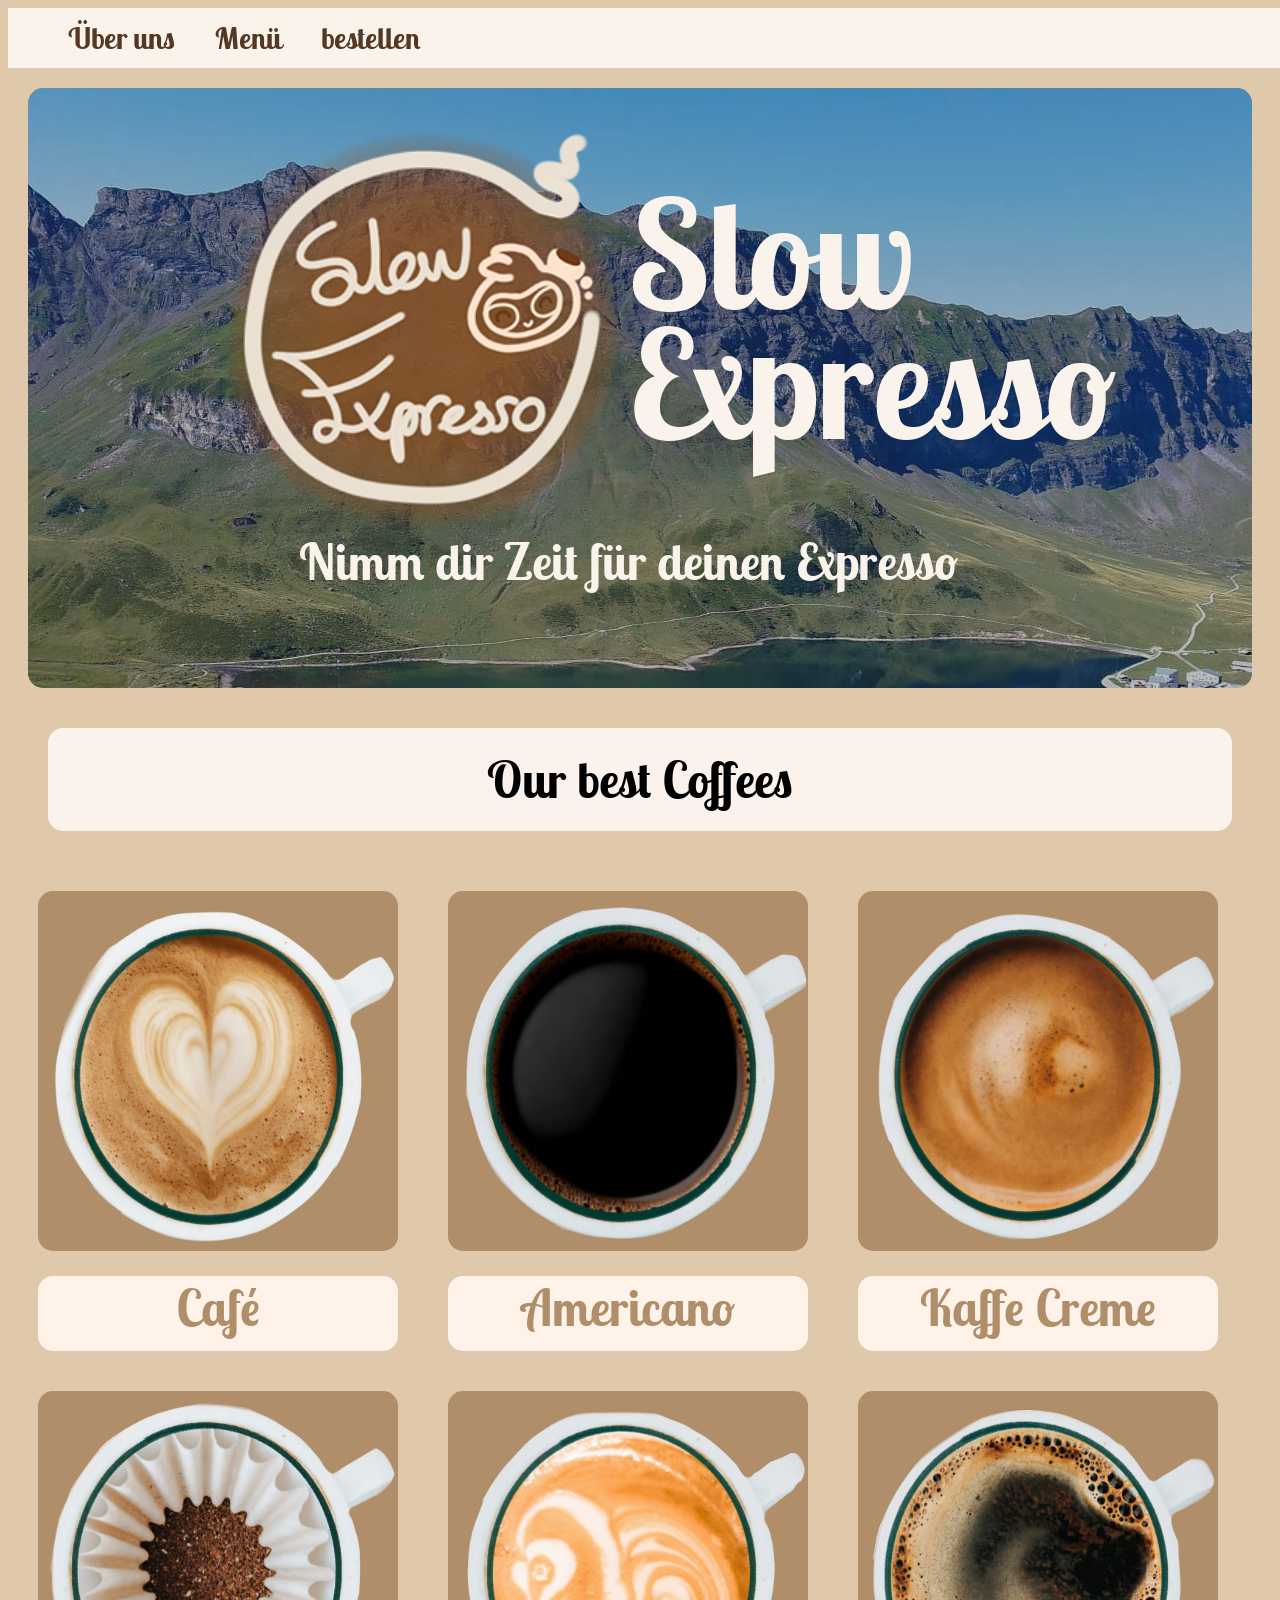
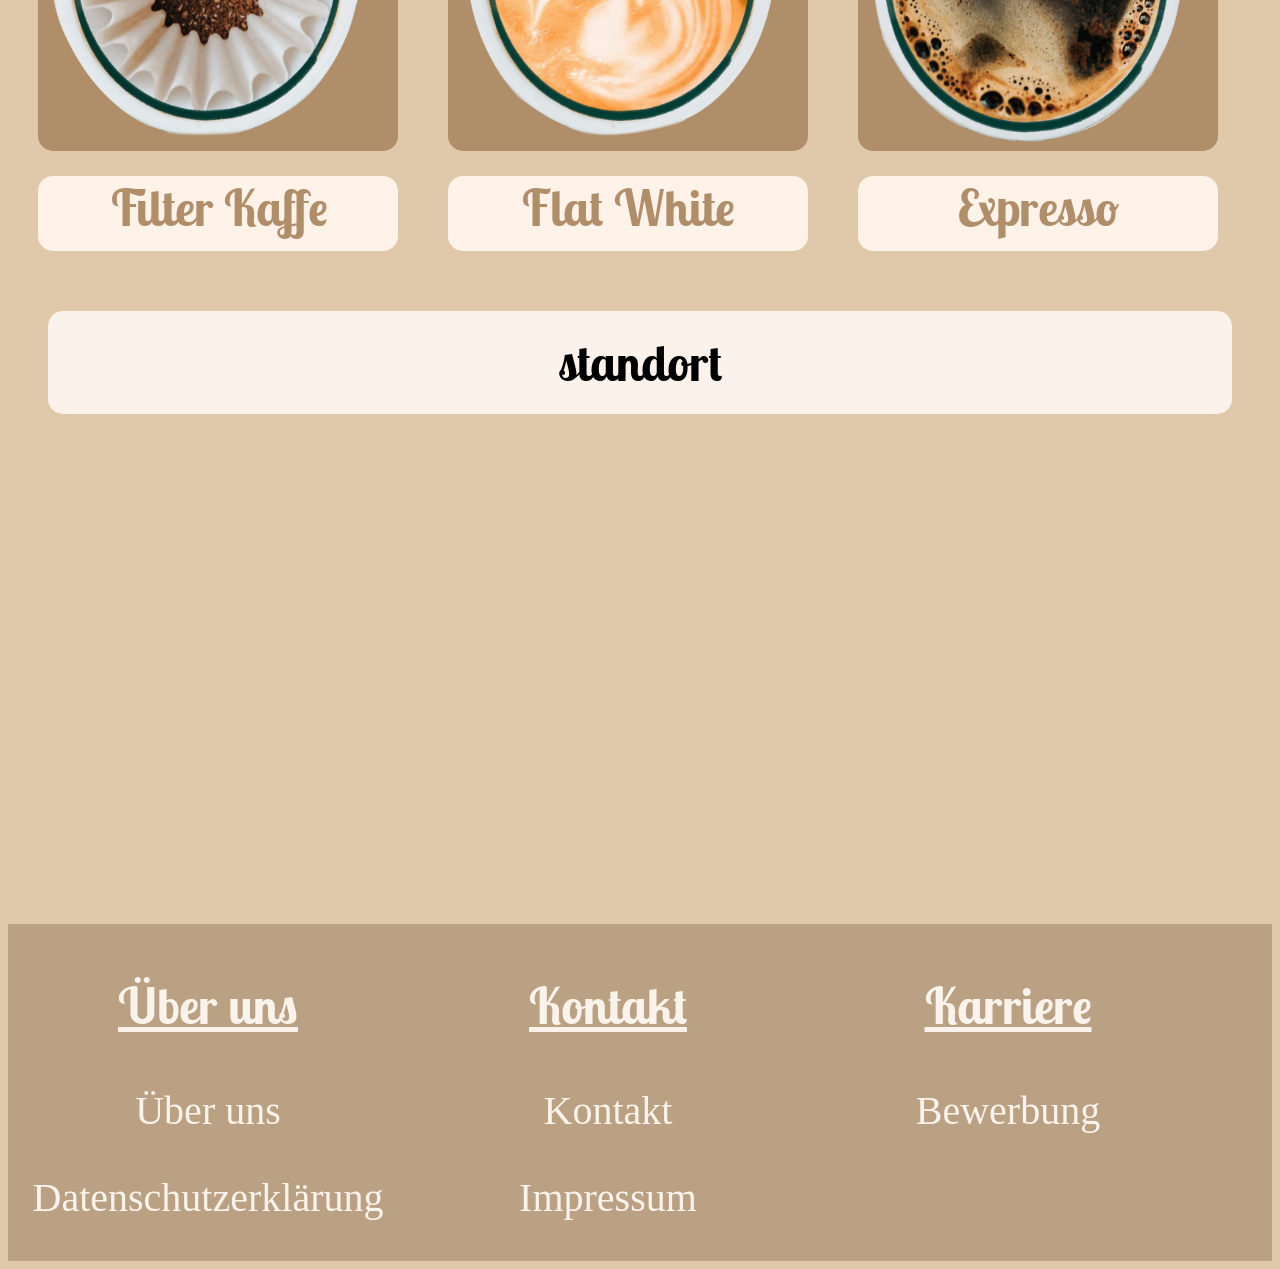
==== commit ee6556f4: "finish" ====
--- a/index.html
+++ b/index.html
@@ -10,6 +10,8 @@
     <link rel="stylesheet" href="navigation.css">
     <link rel="stylesheet" href="index_media.css">
     <link rel="stylesheet" href="footer.css">
+ 
+</script>
 
 </head>
 
@@ -19,7 +21,6 @@
             <li><a href="information.html">Über uns</a></li>
             <li><a href="menue.html">Menü</a></li>
             <li><a href="bestellen.html">bestellen</a></li>
-            <li><a href="arbeitstelle.html">Jobs</a></li>
         </ul>
     </nav>
 
@@ -52,7 +53,9 @@
         <div class="standort">
             <h3 class="best-food">standort</h3>
         </div>
-
+<div class="map">
+        <iframe src="https://www.google.com/maps/embed?pb=!1m14!1m12!1m3!1d995.3611881841927!2d8.300908569917155!3d47.02699089742384!2m3!1f0!2f0!3f0!3m2!1i1024!2i768!4f13.1!5e1!3m2!1sen!2sch!4v1789558650969!5m2!1sen!2sch" width="600" height="450" style="border:0;" allowfullscreen="" loading="lazy" referrerpolicy="strict-origin-when-cross-origin"></iframe>
+</div>
     </main>
 
     <footer>
--- a/indexstyle.css
+++ b/indexstyle.css
@@ -9,7 +9,7 @@
     --labelwidth: 360px;
     --lightbrown: rgb(176, 142, 106);
     --darkbrown: rgb(84, 56, 36);
-    --background-color: rgba(187, 161, 131, 0.596);
+    --background-color: rgba(187, 161, 131);
 }
 
 @font-face {
@@ -30,7 +30,7 @@
     margin: var(--margin-main);
     margin-top: 20px;
     border-radius: var(--radius);
-    background-color: var(--background-color);
+        background-image: url(assets/images/berg2.jpeg);
 
     display: grid;
     grid-template-columns: 500px 500px;
@@ -199,7 +199,10 @@
     color: var(--lightbrown);
 }
 
-
-
-
-
+.map
+{display: flex;
+justify-content: center;
+margin-bottom: 20px;}
+
+
+
--- a/navigation.css
+++ b/navigation.css
@@ -21,6 +21,11 @@
     padding: 20px;
 }
 
+.navilink a
+{
+    font-size: 30px;
+}
+
 ul li a:hover {
     background-color: rgb(189, 175, 159);
 }
--- a/footer.css
+++ b/footer.css
@@ -1,5 +1,8 @@
+
+
+
 footer {
-    background-color: rgb(187, 161, 131, 0.596);
+    background-color: rgb(187, 161, 131);
 
 }
 
@@ -36,7 +39,7 @@
 .foottwo:hover,
 .datenschutz:hover,
 .impressum:hover {
-    background-color: var(--background-color);
+    background-color: rgb(155, 130, 102);
 }
 
 @media screen and (max-width: 600px) {
